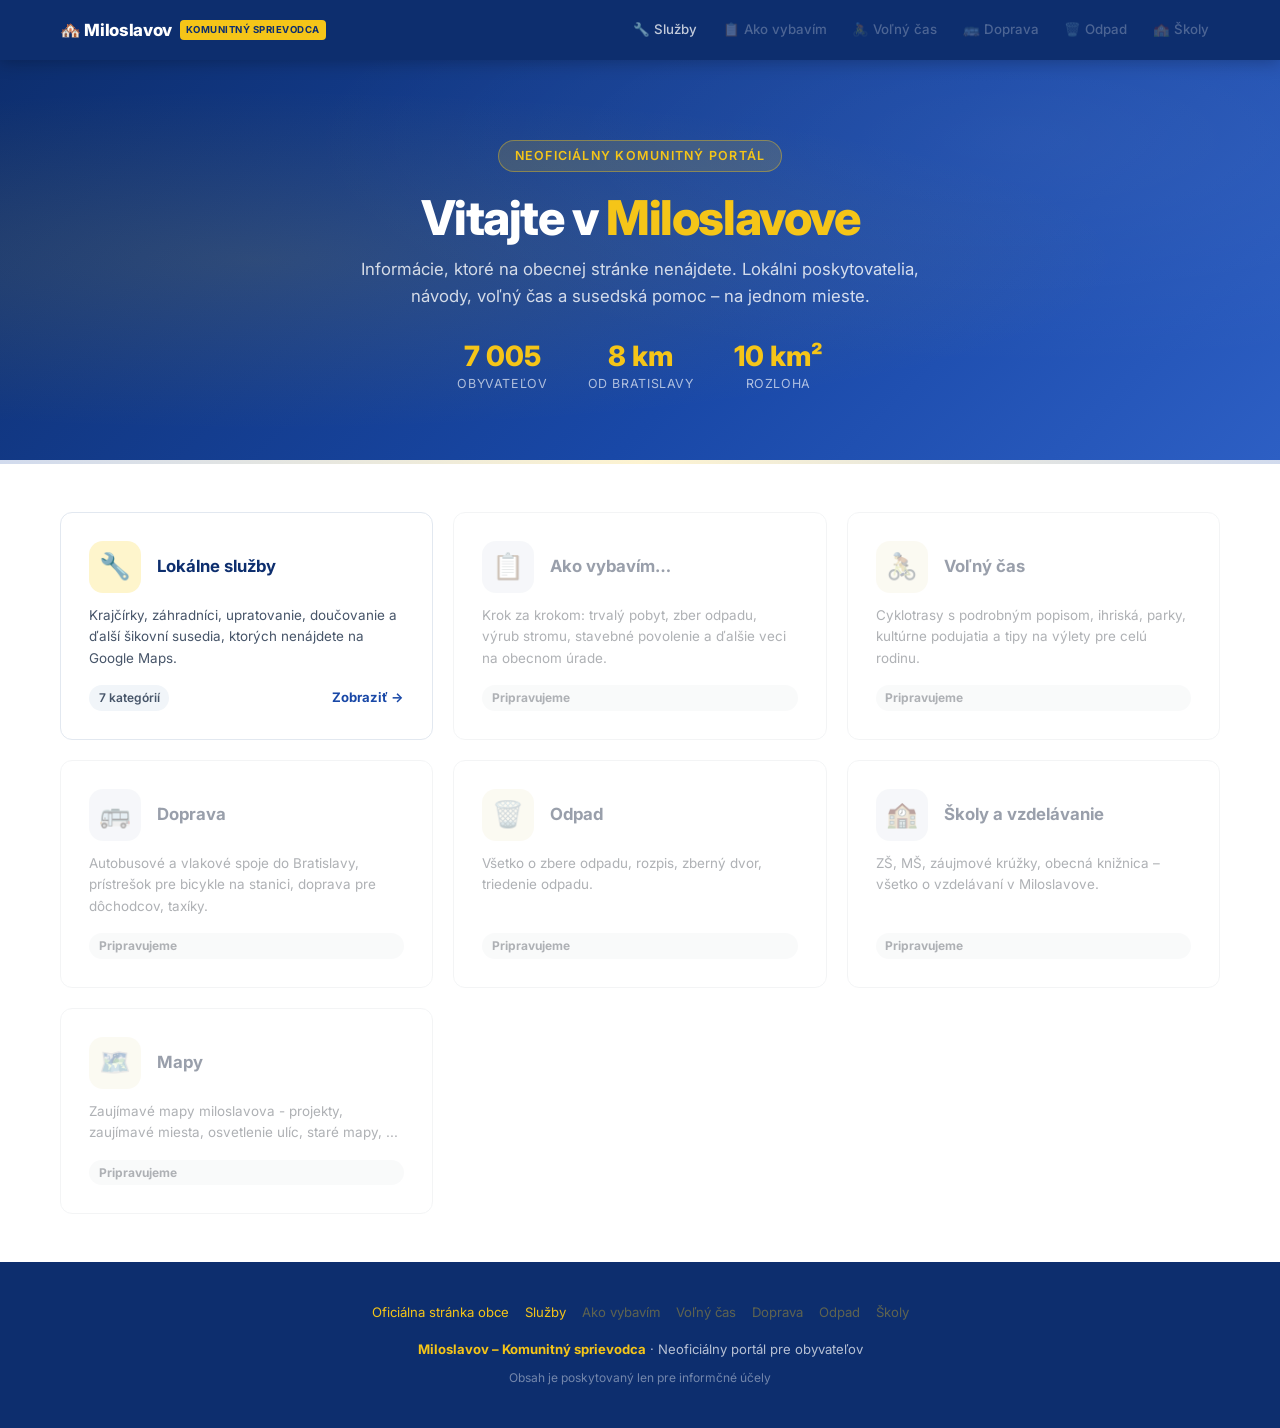
==== index.html @ 595dd6c3 "feat: Pridaná úvodná stránka, stránka služieb s prvými prevádzkami, modelová stránka projektu" ====
<!DOCTYPE html>
<html lang="sk">
<head>
  <meta charset="UTF-8" />
  <meta name="viewport" content="width=device-width, initial-scale=1.0" />
  <title>Miloslavov – Komunitný sprievodca</title>
  <meta name="description" content="Neoficiálny informačný portál pre obyvateľov obce Miloslavov." />
  <link rel="preconnect" href="https://fonts.googleapis.com" />
  <link rel="preconnect" href="https://fonts.gstatic.com" crossorigin />
  <link href="https://fonts.googleapis.com/css2?family=Inter:wght@400;500;600;700;800&display=swap" rel="stylesheet" />
  <link rel="stylesheet" href="assets/style.css" />
</head>
<body>
<script src="assets/nav.js"></script>
<header class="hero">
  <div class="hero-content">
    <div class="hero-label">Neoficiálny komunitný portál</div>
    <h1>Vitajte v <span>Miloslavove</span></h1>
    <p>Informácie, ktoré na obecnej stránke nenájdete. Lokálni poskytovatelia, návody, voľný čas a susedská pomoc – na jednom mieste.</p>
    <div class="hero-stats">
      <div class="hero-stat"><span class="num">7 005</span><span class="lbl">obyvateľov</span></div>
      <div class="hero-stat"><span class="num">8 km</span><span class="lbl">od Bratislavy</span></div>
      <div class="hero-stat"><span class="num">10 km²</span><span class="lbl">rozloha</span></div>
    </div>
  </div>
</header>
<div class="colored-divider"></div>
<main class="page-wrapper">
  <div class="hub-grid">
    <a href="sluzby/" class="hub-card">
      <div class="hub-card-top"><div class="hub-emoji yellow">🔧</div><h3>Lokálne služby</h3></div>
      <p>Krajčírky, záhradníci, upratovanie, doučovanie a ďalší šikovní susedia, ktorých nenájdete na Google Maps.</p>
      <div class="hub-card-footer"><span class="hub-count">7 kategórií</span><span class="hub-arrow">Zobraziť →</span></div>
    </a>
    <a href="ako-vybavim/" class="hub-card disabled">
      <div class="hub-card-top"><div class="hub-emoji">📋</div><h3>Ako vybavím…</h3></div>
      <p>Krok za krokom: trvalý pobyt, zber odpadu, výrub stromu, stavebné povolenie a ďalšie veci na obecnom úrade.</p>
      <div class="hub-coming-soon">Pripravujeme</div>
    </a>
    <a href="volny-cas/" class="hub-card disabled">
      <div class="hub-card-top"><div class="hub-emoji yellow">🚴</div><h3>Voľný čas</h3></div>
      <p>Cyklotrasy s podrobným popisom, ihriská, parky, kultúrne podujatia a tipy na výlety pre celú rodinu.</p>
      <div class="hub-coming-soon">Pripravujeme</div>
    </a>
    <a href="doprava/" class="hub-card disabled">
      <div class="hub-card-top"><div class="hub-emoji">🚌</div><h3>Doprava</h3></div>
      <p>Autobusové a vlakové spoje do Bratislavy, prístrešok pre bicykle na stanici, doprava pre dôchodcov, taxíky.</p>
      <div class="hub-coming-soon">Pripravujeme</div>
    </a>
    <a href="odpad/" class="hub-card disabled">
      <div class="hub-card-top"><div class="hub-emoji yellow">🗑️</div><h3>Odpad</h3></div>
      <p>Všetko o zbere odpadu, rozpis, zberný dvor, triedenie odpadu.</p>
      <div class="hub-coming-soon">Pripravujeme</div>
    </a>
    <a href="skoly/" class="hub-card disabled">
      <div class="hub-card-top"><div class="hub-emoji">🏫</div><h3>Školy a vzdelávanie</h3></div>
      <p>ZŠ, MŠ, záujmové krúžky, obecná knižnica – všetko o vzdelávaní v Miloslavove.</p>
      <div class="hub-coming-soon">Pripravujeme</div>
    </a>
    <a href="mapy/" class="hub-card disabled">
      <div class="hub-card-top"><div class="hub-emoji yellow">🗺️</div><h3>Mapy</h3></div>
      <p>Zaujímavé mapy miloslavova - projekty, zaujímavé miesta, osvetlenie ulíc, staré mapy, ...</p>
      <div class="hub-coming-soon">Pripravujeme</div>
    </a>
  </div>
</main>
<footer>
  <div class="footer-links">
    <a href="https://www.miloslavov.sk" target="_blank" rel="noopener">Oficiálna stránka obce</a>
    <a href="sluzby/">Služby</a>
    <a href="ako-vybavim/" class="disabled">Ako vybavím</a>
    <a href="volny-cas/" class="disabled">Voľný čas</a>
    <a href="doprava/" class="disabled">Doprava</a>
    <a href="odpad/" class="disabled">Odpad</a>
    <a href="skoly/" class="disabled">Školy</a>
  </div>
  <p><strong>Miloslavov – Komunitný sprievodca</strong> · Neoficiálny portál pre obyvateľov</p>
  <p style="margin-top:0.5rem;font-size:0.75rem;opacity:0.6;">Obsah je poskytovaný len pre informčné účely</p>
</footer>
</body>
</html>
---- assets/style.css ----
/* ===================== PREMENNÉ / FARBY ===================== */
:root {
  --blue:        #1948A7;
  --blue-dark:   #0D2E6E;
  --blue-light:  #E8F0FC;
  --blue-mid:    #2D5FC4;
  --yellow:      #F5C518;
  --yellow-dark: #D4A900;
  --yellow-light:#FEF5CC;
  --white:       #FFFFFF;
  --gray-50:     #F8FAFC;
  --gray-100:    #F1F5F9;
  --gray-200:    #E2E8F0;
  --gray-600:    #475569;
  --gray-700:    #334155;
  --gray-800:    #1E293B;
  --radius:      12px;
  --shadow:      0 4px 24px rgba(25,72,167,0.10);
  --shadow-md:   0 8px 32px rgba(25,72,167,0.16);
  --max-w:       1200px;
}

/* ===================== RESET ===================== */
*, *::before, *::after { box-sizing: border-box; margin: 0; padding: 0; }
html { scroll-behavior: smooth; }
body {
  font-family: 'Inter', system-ui, -apple-system, sans-serif;
  color: var(--gray-800);
  background: var(--white);
  line-height: 1.6;
}
a { color: inherit; text-decoration: none; }
ul { list-style: none; }

/* ===================== NAV ===================== */
.nav-wrapper {
  position: sticky;
  top: 0;
  z-index: 100;
  background: var(--blue-dark);
  box-shadow: 0 2px 16px rgba(0,0,0,0.25);
}
.nav-inner {
  max-width: var(--max-w);
  margin: 0 auto;
  padding: 0 1.25rem;
  display: flex;
  align-items: center;
  gap: 1rem;
  height: 60px;
}
.nav-brand {
  display: flex;
  align-items: center;
  gap: 0.5rem;
  color: var(--white);
  font-weight: 800;
  font-size: 1.05rem;
  letter-spacing: -0.02em;
  white-space: nowrap;
  flex-shrink: 0;
}
.nav-brand .badge {
  background: var(--yellow);
  color: var(--blue-dark);
  font-size: 0.6rem;
  font-weight: 700;
  padding: 2px 6px;
  border-radius: 4px;
  text-transform: uppercase;
  letter-spacing: 0.05em;
}
.nav-sep { flex: 1; }
.nav-links {
  display: flex;
  align-items: center;
  gap: 0.2rem;
  overflow-x: auto;
  scrollbar-width: none;
}
.nav-links::-webkit-scrollbar { display: none; }
.nav-links a {
  color: rgba(255,255,255,0.75);
  font-size: 0.83rem;
  font-weight: 500;
  padding: 0.4rem 0.7rem;
  border-radius: 8px;
  white-space: nowrap;
  transition: background 0.18s, color 0.18s;
}
.nav-links a:hover,
.nav-links a.active {
  background: rgba(255,255,255,0.13);
  color: var(--white);
}
.nav-links a.disabled {
  opacity: 0.35;
  cursor: not-allowed;
  pointer-events: none;
}

/* ===================== BREADCRUMB ===================== */
.breadcrumb-bar {
  background: var(--blue-light);
  border-bottom: 1px solid var(--gray-200);
  padding: 0.5rem 1.25rem;
}
.breadcrumb {
  max-width: var(--max-w);
  margin: 0 auto;
  display: flex;
  align-items: center;
  gap: 0.4rem;
  font-size: 0.8rem;
  color: var(--gray-600);
  flex-wrap: wrap;
}
.breadcrumb a { color: var(--blue); font-weight: 500; }
.breadcrumb a:hover { text-decoration: underline; }
.breadcrumb .sep { color: var(--gray-600); opacity: 0.5; }
.breadcrumb .current { color: var(--gray-800); font-weight: 600; }

/* ===================== HERO ===================== */
.hero {
  background: linear-gradient(135deg, var(--blue-dark) 0%, var(--blue) 60%, var(--blue-mid) 100%);
  color: var(--white);
  padding: 5rem 1.25rem 4rem;
  text-align: center;
  position: relative;
  overflow: hidden;
}
.hero::before {
  content: '';
  position: absolute;
  inset: 0;
  background:
    radial-gradient(ellipse at 20% 50%, rgba(245,197,24,0.12) 0%, transparent 60%),
    radial-gradient(ellipse at 80% 20%, rgba(255,255,255,0.06) 0%, transparent 50%);
}
.hero.compact { padding: 3rem 1.25rem 2.5rem; }
.hero-content { position: relative; max-width: 720px; margin: 0 auto; }
.hero-label {
  display: inline-block;
  background: rgba(245,197,24,0.15);
  border: 1px solid rgba(245,197,24,0.4);
  color: var(--yellow);
  font-size: 0.78rem;
  font-weight: 600;
  letter-spacing: 0.1em;
  text-transform: uppercase;
  padding: 0.3rem 1rem;
  border-radius: 100px;
  margin-bottom: 1.25rem;
}
.hero h1 {
  font-size: clamp(2rem, 5vw, 3rem);
  font-weight: 800;
  letter-spacing: -0.03em;
  line-height: 1.1;
  margin-bottom: 0.75rem;
}
.hero h1 span { color: var(--yellow); }
.hero p {
  font-size: 1.05rem;
  color: rgba(255,255,255,0.8);
  max-width: 560px;
  margin: 0 auto 2rem;
}
.hero-stats {
  display: flex;
  justify-content: center;
  gap: 2.5rem;
  flex-wrap: wrap;
}
.hero-stat .num {
  display: block;
  font-size: 1.75rem;
  font-weight: 800;
  color: var(--yellow);
  line-height: 1;
}
.hero-stat .lbl {
  font-size: 0.78rem;
  color: rgba(255,255,255,0.65);
  text-transform: uppercase;
  letter-spacing: 0.05em;
}

/* ===================== WRAPPER ===================== */
.page-wrapper {
  max-width: var(--max-w);
  margin: 0 auto;
  padding: 3rem 1.25rem;
}
.page-wrapper.tight { padding-top: 2rem; }

/* ===================== SEKCIA ===================== */
.section-header {
  display: flex;
  align-items: flex-start;
  gap: 1rem;
  margin-bottom: 2rem;
}
.section-icon {
  flex-shrink: 0;
  width: 52px;
  height: 52px;
  border-radius: 14px;
  display: flex;
  align-items: center;
  justify-content: center;
  font-size: 1.5rem;
  background: var(--blue);
  color: var(--white);
}
.section-icon.yellow { background: var(--yellow); color: var(--blue-dark); }
.section-icon.green  { background: #1A7A4A; color: var(--white); }
.section-title-group h2 {
  font-size: 1.5rem;
  font-weight: 800;
  letter-spacing: -0.02em;
  color: var(--blue-dark);
  margin-bottom: 0.25rem;
}
.section-title-group p { color: var(--gray-600); font-size: 0.93rem; }

/* ===================== HUB KARTY (index.html) ===================== */
.hub-grid {
  display: grid;
  grid-template-columns: repeat(auto-fill, minmax(320px, 1fr));
  gap: 1.25rem;
}
.hub-card {
  background: var(--white);
  border: 1px solid var(--gray-200);
  border-radius: var(--radius);
  padding: 1.75rem;
  display: flex;
  flex-direction: column;
  gap: 0.75rem;
  transition: box-shadow 0.2s, transform 0.2s, border-color 0.2s;
  text-decoration: none;
  color: inherit;
}
.hub-card:hover {
  box-shadow: var(--shadow-md);
  transform: translateY(-3px);
  border-color: var(--blue);
}
.hub-card-top {
  display: flex;
  align-items: center;
  gap: 1rem;
}
.hub-emoji {
  width: 52px;
  height: 52px;
  border-radius: 14px;
  display: flex;
  align-items: center;
  justify-content: center;
  font-size: 1.6rem;
  flex-shrink: 0;
  background: var(--blue-light);
}
.hub-emoji.yellow { background: var(--yellow-light); }
.hub-emoji.green  { background: #E6F5EE; }
.hub-card h3 { font-size: 1.05rem; font-weight: 700; color: var(--blue-dark); }
.hub-card p  { font-size: 0.84rem; color: var(--gray-600); flex: 1; }
.hub-card-footer {
  display: flex;
  align-items: center;
  justify-content: space-between;
  margin-top: 0.25rem;
}
.hub-count {
  font-size: 0.75rem;
  font-weight: 600;
  color: var(--gray-600);
  background: var(--gray-100);
  padding: 0.2rem 0.6rem;
  border-radius: 100px;
}
.hub-arrow {
  font-size: 0.82rem;
  font-weight: 700;
  color: var(--blue);
  display: flex;
  align-items: center;
  gap: 0.25rem;
  transition: gap 0.18s;
}
.hub-card:hover .hub-arrow { gap: 0.5rem; }

/* ── DISABLED HUB KARTA ── */
.hub-card.disabled {
  opacity: 0.45;
  filter: grayscale(0.6);
  cursor: not-allowed;
  pointer-events: none;
}
.hub-card.disabled .hub-arrow { display: none; }
.hub-coming-soon {
  margin-top: 0.25rem;
  display: inline-flex;
  align-items: center;
  font-size: 0.75rem;
  font-weight: 700;
  color: var(--gray-600);
  background: var(--gray-100);
  padding: 0.2rem 0.6rem;
  border-radius: 100px;
}

/* ===================== SERVICE KARTY ===================== */
.services-grid {
  display: grid;
  grid-template-columns: repeat(auto-fill, minmax(280px, 1fr));
  gap: 1.25rem;
}
.service-card {
  background: var(--white);
  border: 1px solid var(--gray-200);
  border-radius: var(--radius);
  padding: 1.25rem 1.5rem;
  transition: box-shadow 0.2s, transform 0.2s, border-color 0.2s;
}
.service-card:hover {
  box-shadow: var(--shadow-md);
  transform: translateY(-2px);
  border-color: var(--blue);
}
.service-cat-label {
  display: inline-flex;
  align-items: center;
  gap: 0.35rem;
  font-size: 0.7rem;
  font-weight: 700;
  text-transform: uppercase;
  letter-spacing: 0.08em;
  color: var(--blue);
  background: var(--blue-light);
  padding: 0.2rem 0.6rem;
  border-radius: 100px;
  margin-bottom: 0.75rem;
}
.service-card h3 { font-size: 1rem; font-weight: 700; margin-bottom: 0.3rem; color: var(--gray-800); }
.service-card .desc { font-size: 0.85rem; color: var(--gray-600); margin-bottom: 0.75rem; }
.contact-list { display: flex; flex-direction: column; gap: 0.3rem; }
.contact-item {
  display: flex;
  align-items: center;
  gap: 0.5rem;
  font-size: 0.82rem;
  color: var(--gray-700);
}
.contact-item .icon {
  width: 20px;
  height: 20px;
  background: var(--yellow-light);
  border-radius: 5px;
  display: flex;
  align-items: center;
  justify-content: center;
  font-size: 0.75rem;
  flex-shrink: 0;
}
.contact-item a { color: var(--blue); text-decoration: none; }
.contact-item a:hover { text-decoration: underline; }
.map-links {
  display: flex;
  gap: 0.5rem;
  margin-top: 0.85rem;
  flex-wrap: wrap;
}
.map-btn {
  display: inline-flex;
  align-items: center;
  gap: 0.35rem;
  font-size: 0.75rem;
  font-weight: 600;
  padding: 0.25rem 0.65rem;
  border-radius: 100px;
  border: 1px solid var(--gray-200);
  background: var(--white);
  color: var(--gray-700);
  text-decoration: none;
  transition: border-color 0.15s, background 0.15s;
}
.map-btn:hover { border-color: var(--blue); background: var(--blue-light); color: var(--blue); }
.map-btn-icon { width: 14px; height: 14px; object-fit: contain; }
.add-service-card {
  background: none;
  border: 2px dashed var(--gray-200);
  border-radius: var(--radius);
  padding: 1.25rem 1.5rem;
  display: flex;
  flex-direction: column;
  align-items: center;
  justify-content: center;
  gap: 0.5rem;
  color: var(--gray-600);
  font-size: 0.85rem;
  text-align: center;
  min-height: 140px;
  transition: border-color 0.2s, color 0.2s;
  cursor: pointer;
}
.add-service-card:hover { border-color: var(--blue); color: var(--blue); }
.add-service-card .plus { font-size: 1.5rem; line-height: 1; font-weight: 300; }

/* ===================== HOW-TO ===================== */
.howto-list { display: flex; flex-direction: column; gap: 1rem; }
.howto-item {
  background: var(--white);
  border: 1px solid var(--gray-200);
  border-left: 4px solid var(--blue);
  border-radius: var(--radius);
  padding: 1.25rem 1.5rem;
  display: flex;
  gap: 1rem;
  align-items: flex-start;
  transition: box-shadow 0.2s;
}
.howto-item:hover { box-shadow: var(--shadow); }
.howto-num {
  flex-shrink: 0;
  width: 32px;
  height: 32px;
  background: var(--blue);
  color: var(--white);
  font-weight: 800;
  font-size: 0.85rem;
  border-radius: 8px;
  display: flex;
  align-items: center;
  justify-content: center;
}
.howto-content h3 { font-size: 0.95rem; font-weight: 700; margin-bottom: 0.25rem; color: var(--blue-dark); }
.howto-content p  { font-size: 0.82rem; color: var(--gray-600); margin-bottom: 0.5rem; }
.howto-tags { display: flex; flex-wrap: wrap; gap: 0.35rem; }

/* ===================== TAGY ===================== */
.tag {
  font-size: 0.7rem;
  font-weight: 600;
  padding: 0.15rem 0.55rem;
  border-radius: 100px;
  background: var(--blue-light);
  color: var(--blue);
}
.tag.yellow { background: var(--yellow-light); color: var(--yellow-dark); }
.tag.green  { background: #E6F5EE; color: #1A7A4A; }
.tag.gray   { background: var(--gray-100); color: var(--gray-700); }

/* ===================== TRASY (cyklotrasy) ===================== */
.route-list { display: flex; flex-direction: column; gap: 1.5rem; }
.route-card {
  background: var(--white);
  border: 1px solid var(--gray-200);
  border-radius: var(--radius);
  overflow: hidden;
  transition: box-shadow 0.2s;
}
.route-card:hover { box-shadow: var(--shadow-md); }
.route-header {
  display: flex;
  align-items: center;
  justify-content: space-between;
  padding: 1.25rem 1.5rem;
  border-bottom: 1px solid var(--gray-200);
  gap: 1rem;
  flex-wrap: wrap;
}
.route-title-area { display: flex; align-items: center; gap: 0.75rem; }
.route-num {
  width: 36px;
  height: 36px;
  background: var(--blue);
  color: var(--white);
  font-weight: 800;
  font-size: 0.9rem;
  border-radius: 9px;
  display: flex;
  align-items: center;
  justify-content: center;
  flex-shrink: 0;
}
.route-name { font-size: 1.05rem; font-weight: 700; color: var(--blue-dark); }
.route-meta {
  display: flex;
  gap: 0.75rem;
  flex-wrap: wrap;
}
.route-badge {
  display: flex;
  align-items: center;
  gap: 0.3rem;
  font-size: 0.78rem;
  font-weight: 600;
  padding: 0.25rem 0.7rem;
  border-radius: 100px;
  background: var(--gray-100);
  color: var(--gray-700);
}
.route-badge.easy   { background: #E6F5EE; color: #1A7A4A; }
.route-badge.medium { background: var(--yellow-light); color: var(--yellow-dark); }
.route-badge.hard   { background: #FEECEC; color: #C0392B; }
.route-body { padding: 1.25rem 1.5rem; }
.route-body p { font-size: 0.88rem; color: var(--gray-700); margin-bottom: 1rem; line-height: 1.7; }
.route-points { display: flex; flex-direction: column; gap: 0; margin-bottom: 1rem; }
.route-point {
  display: flex;
  align-items: flex-start;
  gap: 0.75rem;
  padding: 0.5rem 0;
  border-bottom: 1px solid var(--gray-100);
  font-size: 0.83rem;
  color: var(--gray-700);
}
.route-point:last-child { border-bottom: none; }
.route-dot {
  width: 20px;
  height: 20px;
  border-radius: 50%;
  background: var(--blue);
  border: 3px solid var(--blue-light);
  flex-shrink: 0;
  margin-top: 0.1rem;
}
.route-dot.start { background: #1A7A4A; border-color: #E6F5EE; }
.route-dot.end   { background: var(--yellow-dark); border-color: var(--yellow-light); }
.route-footer {
  padding: 0.75rem 1.5rem;
  background: var(--gray-50);
  border-top: 1px solid var(--gray-200);
  display: flex;
  gap: 0.75rem;
  flex-wrap: wrap;
  align-items: center;
}

/* ===================== LINK BTN ===================== */
.link-btn {
  display: inline-flex;
  align-items: center;
  gap: 0.35rem;
  font-size: 0.82rem;
  font-weight: 600;
  color: var(--blue);
  padding: 0.35rem 0.9rem;
  border: 1.5px solid var(--blue);
  border-radius: 8px;
  transition: background 0.18s, color 0.18s;
}
.link-btn:hover { background: var(--blue); color: var(--white); }
.link-btn.secondary {
  color: var(--gray-700);
  border-color: var(--gray-200);
}
.link-btn.secondary:hover { background: var(--gray-100); color: var(--gray-800); }

/* ===================== DISCLAIMER ===================== */
.disclaimer {
  background: var(--yellow-light);
  border: 1px solid var(--yellow-dark);
  border-radius: var(--radius);
  padding: 1rem 1.5rem;
  display: flex;
  gap: 0.75rem;
  align-items: flex-start;
  font-size: 0.82rem;
  color: var(--gray-700);
  margin-bottom: 2rem;
}
.disclaimer-icon { font-size: 1.1rem; flex-shrink: 0; margin-top: 0.1rem; }

/* ===================== DIVIDER ===================== */
.section-divider {
  height: 1px;
  background: var(--gray-200);
  margin: 0;
}
.colored-divider {
  height: 4px;
  background: linear-gradient(90deg, var(--blue) 0%, var(--yellow) 50%, var(--blue) 100%);
  opacity: 0.2;
}

/* ===================== FOOTER ===================== */
footer {
  background: var(--blue-dark);
  color: rgba(255,255,255,0.7);
  padding: 2.5rem 1.25rem;
  text-align: center;
  font-size: 0.82rem;
}
footer strong { color: var(--yellow); }
footer a { color: var(--yellow); }
footer a:hover { text-decoration: underline; }
footer a.disabled {
  opacity: 0.35;
  cursor: not-allowed;
  pointer-events: none;
  text-decoration: none;
}
.footer-links {
  display: flex;
  justify-content: center;
  flex-wrap: wrap;
  gap: 1rem;
  margin-bottom: 1rem;
}

/* ===================== FILTER LIŠTA ===================== */
.filter-wrapper {
  background: var(--white);
  border-bottom: 1px solid var(--gray-200);
  position: sticky;
  top: 60px;
  z-index: 90;
  box-shadow: 0 2px 8px rgba(0,0,0,0.06);
}
.filter-inner {
  max-width: var(--max-w);
  margin: 0 auto;
  padding: 0.6rem 1.25rem;
  display: flex;
  gap: 0.4rem;
  overflow-x: auto;
  scrollbar-width: none;
  align-items: center;
}
.filter-inner::-webkit-scrollbar { display: none; }
.filter-label {
  font-size: 0.75rem;
  font-weight: 700;
  color: var(--gray-600);
  white-space: nowrap;
  text-transform: uppercase;
  letter-spacing: 0.06em;
  margin-right: 0.25rem;
  flex-shrink: 0;
}
.cat-btn {
  display: flex;
  align-items: center;
  gap: 0.3rem;
  font-family: inherit;
  font-size: 0.82rem;
  font-weight: 600;
  color: var(--gray-700);
  background: var(--gray-100);
  border: 1.5px solid transparent;
  border-radius: 100px;
  padding: 0.35rem 0.9rem;
  cursor: pointer;
  white-space: nowrap;
  transition: background 0.16s, color 0.16s, border-color 0.16s;
}
.cat-btn:hover { background: var(--blue-light); color: var(--blue); }
.cat-btn.active { background: var(--blue); color: var(--white); border-color: var(--blue); }
.cat-btn .cat-count {
  background: rgba(255,255,255,0.25);
  border-radius: 100px;
  padding: 0 5px;
  font-size: 0.7rem;
  font-weight: 700;
  min-width: 18px;
  text-align: center;
}
.cat-btn:not(.active) .cat-count { background: var(--gray-200); color: var(--gray-600); }

/* ===================== SEKCIE KATEGÓRIÍ (sluzby) ===================== */
.cat-section { margin-bottom: 3rem; }
.cat-section-header {
  display: flex;
  align-items: center;
  gap: 0.75rem;
  margin-bottom: 1.25rem;
  padding-bottom: 0.75rem;
  border-bottom: 2px solid var(--gray-200);
}
.cat-section-icon {
  width: 40px;
  height: 40px;
  border-radius: 10px;
  background: var(--blue-light);
  display: flex;
  align-items: center;
  justify-content: center;
  font-size: 1.2rem;
  flex-shrink: 0;
}
.cat-section-header h2 { font-size: 1.15rem; font-weight: 800; color: var(--blue-dark); margin: 0; }
.cat-section-header .cat-tag {
  margin-left: auto;
  font-size: 0.72rem;
  font-weight: 600;
  color: var(--gray-600);
  background: var(--gray-100);
  padding: 0.2rem 0.6rem;
  border-radius: 100px;
  white-space: nowrap;
}
.cat-section.hidden { display: none; }
.service-card.hidden,
.add-service-card.hidden { display: none; }

/* ── PRÁZDNY STAV ── */
.empty-state { display: none; text-align: center; padding: 3rem 1rem; color: var(--gray-600); }
.empty-state .big { font-size: 2.5rem; margin-bottom: 0.5rem; }
.empty-state p { font-size: 0.9rem; }

/* ── MAPY BANNER ── */
.maps-banner {
  background: var(--blue-light);
  border: 1px solid rgba(25,72,167,0.2);
  border-radius: var(--radius);
  padding: 1.1rem 1.5rem;
  display: flex;
  gap: 1rem;
  align-items: flex-start;
  margin-bottom: 2rem;
  flex-wrap: wrap;
}
.maps-banner-text { flex: 1; min-width: 200px; }
.maps-banner-text strong { color: var(--blue-dark); font-size: 0.9rem; display: block; margin-bottom: 0.2rem; }
.maps-banner-text p { font-size: 0.8rem; color: var(--gray-700); margin: 0; }
.maps-banner-links { display: flex; gap: 0.5rem; flex-wrap: wrap; align-items: center; }
.map-link-btn {
  display: inline-flex;
  align-items: center;
  gap: 0.35rem;
  font-size: 0.8rem;
  font-weight: 700;
  padding: 0.45rem 1rem;
  border-radius: 8px;
  transition: opacity 0.18s;
  white-space: nowrap;
}
.map-link-btn:hover { opacity: 0.85; }
.map-link-btn.mapy { background: #E3001B; color: var(--white); }
.map-link-btn.google { background: var(--white); color: var(--gray-800); border: 1.5px solid var(--gray-200); }

/* ===================== GUIDE KARTY (ako-vybavim) ===================== */
.guide-list { display: flex; flex-direction: column; gap: 1rem; }
.guide-card {
  background: var(--white);
  border: 1px solid var(--gray-200);
  border-left: 4px solid var(--blue);
  border-radius: var(--radius);
  overflow: hidden;
  transition: box-shadow 0.2s;
}
.guide-card.yellow { border-left-color: var(--yellow-dark); }
.guide-card.green  { border-left-color: #1A7A4A; }
.guide-card.hidden { display: none; }
.guide-card:hover  { box-shadow: var(--shadow); }
.guide-header {
  display: flex;
  align-items: center;
  gap: 1rem;
  padding: 1.1rem 1.5rem;
  cursor: pointer;
  user-select: none;
}
.guide-icon {
  width: 44px;
  height: 44px;
  border-radius: 12px;
  background: var(--blue-light);
  display: flex;
  align-items: center;
  justify-content: center;
  font-size: 1.4rem;
  flex-shrink: 0;
}
.guide-card.yellow .guide-icon { background: var(--yellow-light); }
.guide-card.green  .guide-icon { background: #E6F5EE; }
.guide-header-text { flex: 1; }
.guide-header-text h2 { font-size: 1rem; font-weight: 700; color: var(--blue-dark); margin-bottom: 0.15rem; }
.guide-header-meta { display: flex; gap: 0.5rem; align-items: center; flex-wrap: wrap; }
.guide-time {
  font-size: 0.72rem;
  font-weight: 600;
  color: var(--gray-600);
  background: var(--gray-100);
  padding: 0.15rem 0.55rem;
  border-radius: 100px;
}
.guide-toggle { font-size: 1.2rem; color: var(--gray-600); transition: transform 0.25s; flex-shrink: 0; }
.guide-card.open .guide-toggle { transform: rotate(180deg); }
.guide-body {
  display: none;
  padding: 0 1.5rem 1.5rem;
  border-top: 1px solid var(--gray-100);
}
.guide-card.open .guide-body { display: block; }

/* ── KROKY ── */
.steps-list { display: flex; flex-direction: column; gap: 0; margin: 1rem 0; }
.step-item {
  display: flex;
  gap: 1rem;
  align-items: flex-start;
  padding: 0.85rem 0;
  border-bottom: 1px solid var(--gray-100);
}
.step-item:last-child { border-bottom: none; }
.step-num {
  flex-shrink: 0;
  width: 28px;
  height: 28px;
  background: var(--blue);
  color: var(--white);
  font-weight: 800;
  font-size: 0.78rem;
  border-radius: 8px;
  display: flex;
  align-items: center;
  justify-content: center;
  margin-top: 0.1rem;
}
.guide-card.yellow .step-num { background: var(--yellow-dark); }
.guide-card.green  .step-num { background: #1A7A4A; }
.step-content strong { font-size: 0.9rem; color: var(--gray-800); display: block; margin-bottom: 0.15rem; }
.step-content p { font-size: 0.82rem; color: var(--gray-600); margin: 0; }
.step-content a { color: var(--blue); text-decoration: underline; }

/* ── ZOZNAM DOKLADOV ── */
.doc-box {
  background: var(--gray-50);
  border: 1px solid var(--gray-200);
  border-radius: 8px;
  padding: 0.85rem 1.1rem;
  margin-top: 1rem;
}
.doc-box + .doc-box { margin-top: 0.5rem; }
.doc-box-title {
  font-size: 0.78rem;
  font-weight: 700;
  text-transform: uppercase;
  letter-spacing: 0.06em;
  color: var(--gray-600);
  margin-bottom: 0.6rem;
}
.doc-list { display: flex; flex-direction: column; gap: 0.3rem; }
.doc-item {
  display: flex;
  align-items: flex-start;
  gap: 0.5rem;
  font-size: 0.82rem;
  color: var(--gray-700);
}
.doc-item::before { content: '✓'; color: #1A7A4A; font-weight: 700; flex-shrink: 0; line-height: 1.5; }

/* ── INFO BOX ── */
.info-box {
  background: var(--blue-light);
  border: 1px solid rgba(25,72,167,0.2);
  border-radius: 8px;
  padding: 0.75rem 1rem;
  margin-top: 0.75rem;
  font-size: 0.82rem;
  color: var(--gray-700);
  display: flex;
  gap: 0.5rem;
  align-items: flex-start;
}
.info-box.yellow { background: var(--yellow-light); border-color: rgba(212,169,0,0.3); }

/* ── OBECNÝ ÚRAD KONTAKT ── */
.office-card {
  background: var(--blue-dark);
  color: var(--white);
  border-radius: var(--radius);
  padding: 1.5rem;
  display: flex;
  gap: 1.5rem;
  align-items: flex-start;
  flex-wrap: wrap;
  margin-bottom: 2rem;
}
.office-card h3 { font-size: 1rem; font-weight: 700; margin-bottom: 0.6rem; color: var(--yellow); }
.office-info { flex: 1; min-width: 200px; }
.office-item {
  display: flex;
  align-items: center;
  gap: 0.5rem;
  font-size: 0.83rem;
  color: rgba(255,255,255,0.8);
  margin-bottom: 0.35rem;
}
.office-item strong { color: var(--white); }

/* ===================== RESPONSIVE ===================== */
@media (max-width: 640px) {
  .hero { padding: 3.5rem 1rem 3rem; }
  .hero-stats { gap: 1.5rem; }
  .nav-brand .badge { display: none; }
  .page-wrapper { padding: 2rem 1rem; }
  .hub-grid { grid-template-columns: 1fr; }
  .route-header { flex-direction: column; align-items: flex-start; }
}
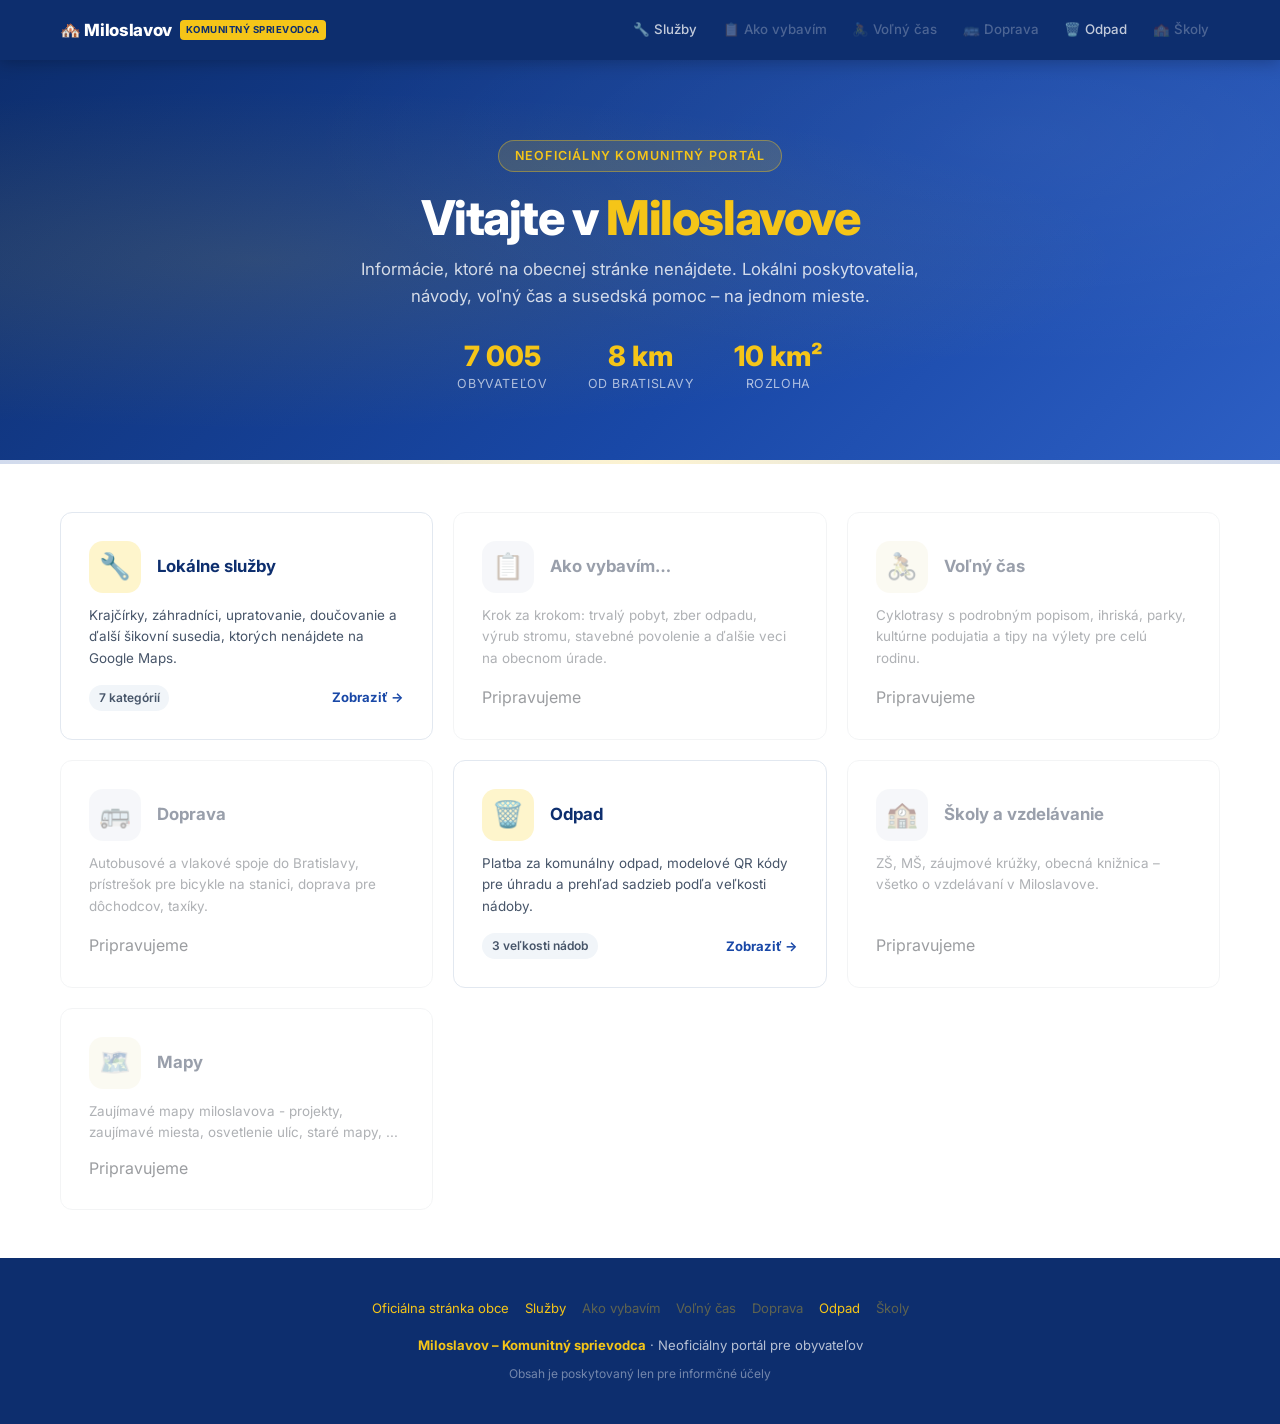
==== commit 9a480436: "feature: Pridaný generátor QR kodov pre odpad" ====
--- a/index.html
+++ b/index.html
@@ -47,10 +47,10 @@
       <p>Autobusové a vlakové spoje do Bratislavy, prístrešok pre bicykle na stanici, doprava pre dôchodcov, taxíky.</p>
       <div class="hub-coming-soon">Pripravujeme</div>
     </a>
-    <a href="odpad/" class="hub-card disabled">
+    <a href="odpad/" class="hub-card">
       <div class="hub-card-top"><div class="hub-emoji yellow">🗑️</div><h3>Odpad</h3></div>
-      <p>Všetko o zbere odpadu, rozpis, zberný dvor, triedenie odpadu.</p>
-      <div class="hub-coming-soon">Pripravujeme</div>
+      <p>Platba za komunálny odpad, modelové QR kódy pre úhradu a prehľad sadzieb podľa veľkosti nádoby.</p>
+      <div class="hub-card-footer"><span class="hub-count">3 veľkosti nádob</span><span class="hub-arrow">Zobraziť →</span></div>
     </a>
     <a href="skoly/" class="hub-card disabled">
       <div class="hub-card-top"><div class="hub-emoji">🏫</div><h3>Školy a vzdelávanie</h3></div>
@@ -71,7 +71,7 @@
     <a href="ako-vybavim/" class="disabled">Ako vybavím</a>
     <a href="volny-cas/" class="disabled">Voľný čas</a>
     <a href="doprava/" class="disabled">Doprava</a>
-    <a href="odpad/" class="disabled">Odpad</a>
+    <a href="odpad/">Odpad</a>
     <a href="skoly/" class="disabled">Školy</a>
   </div>
   <p><strong>Miloslavov – Komunitný sprievodca</strong> · Neoficiálny portál pre obyvateľov</p>
--- a/assets/style.css
+++ b/assets/style.css
@@ -300,17 +300,6 @@
   pointer-events: none;
 }
 .hub-card.disabled .hub-arrow { display: none; }
-.hub-coming-soon {
-  margin-top: 0.25rem;
-  display: inline-flex;
-  align-items: center;
-  font-size: 0.75rem;
-  font-weight: 700;
-  color: var(--gray-600);
-  background: var(--gray-100);
-  padding: 0.2rem 0.6rem;
-  border-radius: 100px;
-}
 
 /* ===================== SERVICE KARTY ===================== */
 .services-grid {
@@ -365,30 +354,6 @@
   font-size: 0.75rem;
   flex-shrink: 0;
 }
-.contact-item a { color: var(--blue); text-decoration: none; }
-.contact-item a:hover { text-decoration: underline; }
-.map-links {
-  display: flex;
-  gap: 0.5rem;
-  margin-top: 0.85rem;
-  flex-wrap: wrap;
-}
-.map-btn {
-  display: inline-flex;
-  align-items: center;
-  gap: 0.35rem;
-  font-size: 0.75rem;
-  font-weight: 600;
-  padding: 0.25rem 0.65rem;
-  border-radius: 100px;
-  border: 1px solid var(--gray-200);
-  background: var(--white);
-  color: var(--gray-700);
-  text-decoration: none;
-  transition: border-color 0.15s, background 0.15s;
-}
-.map-btn:hover { border-color: var(--blue); background: var(--blue-light); color: var(--blue); }
-.map-btn-icon { width: 14px; height: 14px; object-fit: contain; }
 .add-service-card {
   background: none;
   border: 2px dashed var(--gray-200);
@@ -894,6 +859,380 @@
 }
 .office-item strong { color: var(--white); }
 
+/* ===================== PROJEKTY ===================== */
+.project-layout {
+  display: grid;
+  grid-template-columns: 2fr 1fr;
+  gap: 1.25rem;
+  margin-bottom: 2rem;
+}
+.project-main-card {
+  background: var(--white);
+  border: 1px solid var(--gray-200);
+  border-radius: var(--radius);
+  overflow: hidden;
+}
+.project-cover {
+  width: 100%;
+  height: 320px;
+  object-fit: cover;
+  border-bottom: 1px solid var(--gray-200);
+}
+.project-main-content {
+  padding: 1.5rem;
+}
+.project-main-content p {
+  font-size: 0.9rem;
+  color: var(--gray-700);
+  margin-top: 0.85rem;
+}
+.project-side-stack {
+  display: flex;
+  flex-direction: column;
+  gap: 1.25rem;
+}
+.project-section {
+  margin-top: 2.5rem;
+}
+.project-table-wrap {
+  border: 1px solid var(--gray-200);
+  border-radius: var(--radius);
+  overflow: auto;
+  background: var(--white);
+}
+.project-table {
+  width: 100%;
+  border-collapse: collapse;
+  min-width: 760px;
+}
+.project-table th,
+.project-table td {
+  text-align: left;
+  padding: 0.8rem 0.9rem;
+  border-bottom: 1px solid var(--gray-100);
+  font-size: 0.82rem;
+}
+.project-table th {
+  background: var(--gray-50);
+  color: var(--blue-dark);
+  font-weight: 700;
+  white-space: nowrap;
+}
+.project-table tbody tr:hover {
+  background: #FBFDFF;
+}
+
+/* ===================== ODPAD – PLATBA ===================== */
+.waste-grid {
+  display: grid;
+  grid-template-columns: minmax(0, 1.45fr) minmax(320px, 0.95fr);
+  gap: 1.5rem;
+  align-items: start;
+}
+.waste-stack {
+  display: flex;
+  flex-direction: column;
+  gap: 1.5rem;
+}
+.waste-panel {
+  background: var(--white);
+  border: 1px solid var(--gray-200);
+  border-radius: var(--radius);
+  padding: 1.5rem;
+}
+.waste-panel h3 {
+  font-size: 1.1rem;
+  font-weight: 800;
+  color: var(--blue-dark);
+  margin-bottom: 0.35rem;
+}
+.waste-panel-intro {
+  font-size: 0.87rem;
+  color: var(--gray-600);
+  margin-bottom: 1.1rem;
+}
+.waste-highlight-grid {
+  display: grid;
+  grid-template-columns: repeat(auto-fit, minmax(180px, 1fr));
+  gap: 0.9rem;
+}
+.waste-highlight {
+  background: var(--gray-50);
+  border: 1px solid var(--gray-200);
+  border-radius: 10px;
+  padding: 1rem;
+}
+.waste-highlight-label {
+  display: block;
+  font-size: 0.72rem;
+  font-weight: 700;
+  text-transform: uppercase;
+  letter-spacing: 0.06em;
+  color: var(--gray-600);
+  margin-bottom: 0.4rem;
+}
+.waste-highlight strong {
+  display: block;
+  color: var(--gray-800);
+  font-size: 0.96rem;
+  line-height: 1.45;
+}
+.waste-rates-table {
+  width: 100%;
+  border-collapse: collapse;
+}
+.waste-rates-table th,
+.waste-rates-table td {
+  text-align: left;
+  padding: 0.85rem 0.9rem;
+  border-bottom: 1px solid var(--gray-100);
+  font-size: 0.84rem;
+}
+.waste-rates-table th {
+  background: var(--gray-50);
+  color: var(--blue-dark);
+  font-weight: 700;
+}
+.waste-rates-table tbody tr:hover {
+  background: #FBFDFF;
+}
+.waste-form {
+  display: flex;
+  flex-direction: column;
+  gap: 1.1rem;
+}
+.waste-field-grid {
+  display: grid;
+  grid-template-columns: repeat(2, minmax(0, 1fr));
+  gap: 0.9rem;
+}
+.waste-field {
+  display: flex;
+  flex-direction: column;
+  gap: 0.4rem;
+}
+.waste-field.full-width {
+  grid-column: 1 / -1;
+}
+.waste-field label,
+.waste-fieldset legend {
+  font-size: 0.82rem;
+  font-weight: 700;
+  color: var(--gray-700);
+}
+.waste-field input[type="text"] {
+  width: 100%;
+  border: 1px solid var(--gray-200);
+  border-radius: 10px;
+  padding: 0.8rem 0.9rem;
+  font: inherit;
+  color: var(--gray-800);
+  background: var(--white);
+  transition: border-color 0.18s, box-shadow 0.18s;
+}
+.waste-field input[type="text"]:focus {
+  outline: none;
+  border-color: var(--blue);
+  box-shadow: 0 0 0 4px rgba(25,72,167,0.12);
+}
+.waste-fieldset {
+  border: 0;
+  display: flex;
+  flex-direction: column;
+  gap: 0.75rem;
+}
+.waste-cycle-grid {
+  display: grid;
+  grid-template-columns: repeat(2, minmax(0, 1fr));
+  gap: 0.8rem;
+}
+.waste-cycle-option input,
+.waste-bin-option input {
+  position: absolute;
+  opacity: 0;
+  pointer-events: none;
+}
+.waste-cycle-card,
+.waste-bin-card {
+  display: block;
+  border: 1.5px solid var(--gray-200);
+  border-radius: 14px;
+  background: var(--white);
+  cursor: pointer;
+  transition: border-color 0.18s, box-shadow 0.18s, transform 0.18s;
+}
+.waste-cycle-card {
+  padding: 1rem;
+}
+.waste-cycle-card strong,
+.waste-bin-card strong {
+  display: block;
+  color: var(--blue-dark);
+  font-size: 0.95rem;
+  margin-bottom: 0.2rem;
+}
+.waste-cycle-card span {
+  display: block;
+  font-size: 0.8rem;
+  color: var(--gray-600);
+}
+.waste-bin-grid {
+  display: grid;
+  grid-template-columns: repeat(3, minmax(0, 1fr));
+  gap: 0.9rem;
+}
+.waste-bin-card {
+  overflow: hidden;
+  height: 100%;
+}
+.waste-bin-card img {
+  width: 100%;
+  aspect-ratio: 1 / 1;
+  object-fit: cover;
+  border-bottom: 1px solid var(--gray-200);
+}
+.waste-bin-body {
+  padding: 0.9rem;
+}
+.waste-bin-meta {
+  font-size: 0.8rem;
+  color: var(--gray-600);
+  margin-bottom: 0.5rem;
+}
+.waste-bin-price {
+  display: inline-flex;
+  align-items: center;
+  font-size: 0.8rem;
+  font-weight: 700;
+  color: var(--blue);
+  background: var(--blue-light);
+  padding: 0.25rem 0.65rem;
+  border-radius: 999px;
+}
+.waste-cycle-option input:checked + .waste-cycle-card,
+.waste-bin-option input:checked + .waste-bin-card {
+  border-color: var(--blue);
+  box-shadow: 0 8px 24px rgba(25,72,167,0.14);
+  transform: translateY(-1px);
+}
+.waste-checkbox {
+  display: flex;
+  gap: 0.7rem;
+  align-items: flex-start;
+  font-size: 0.83rem;
+  color: var(--gray-700);
+  background: var(--gray-50);
+  border: 1px solid var(--gray-200);
+  border-radius: 12px;
+  padding: 0.95rem 1rem;
+}
+.waste-checkbox input {
+  width: 18px;
+  height: 18px;
+  margin-top: 0.1rem;
+  accent-color: var(--blue);
+  flex-shrink: 0;
+}
+.waste-actions {
+  display: flex;
+  flex-wrap: wrap;
+  gap: 0.75rem;
+  align-items: center;
+}
+.waste-btn {
+  appearance: none;
+  border: 0;
+  border-radius: 10px;
+  padding: 0.9rem 1.25rem;
+  background: var(--blue);
+  color: var(--white);
+  font: inherit;
+  font-size: 0.88rem;
+  font-weight: 700;
+  cursor: pointer;
+  transition: background 0.18s, transform 0.18s;
+}
+.waste-btn:hover {
+  background: var(--blue-dark);
+  transform: translateY(-1px);
+}
+.waste-actions small {
+  font-size: 0.76rem;
+  color: var(--gray-600);
+}
+.waste-summary {
+  display: none;
+}
+.waste-summary.visible {
+  display: block;
+}
+.waste-summary-box {
+  display: grid;
+  gap: 1rem;
+}
+.waste-summary-card {
+  background: var(--gray-50);
+  border: 1px solid var(--gray-200);
+  border-radius: 12px;
+  padding: 1rem;
+}
+.waste-summary-card h4 {
+  font-size: 0.84rem;
+  font-weight: 800;
+  text-transform: uppercase;
+  letter-spacing: 0.06em;
+  color: var(--gray-600);
+  margin-bottom: 0.75rem;
+}
+.waste-summary-list {
+  display: grid;
+  gap: 0.55rem;
+}
+.waste-summary-row {
+  display: flex;
+  justify-content: space-between;
+  gap: 1rem;
+  font-size: 0.84rem;
+  color: var(--gray-700);
+}
+.waste-summary-row strong {
+  color: var(--gray-800);
+  text-align: right;
+}
+.waste-qr-wrap {
+  display: grid;
+  justify-items: center;
+  gap: 0.9rem;
+  text-align: center;
+}
+.waste-qr-code {
+  width: 100%;
+  max-width: 360px;
+  min-height: 360px;
+  display: grid;
+  place-items: center;
+  background: var(--white);
+  border: 1px solid var(--gray-200);
+  border-radius: 14px;
+  padding: 1rem;
+}
+.waste-qr-code img,
+.waste-qr-code canvas,
+.waste-qr-code svg {
+  max-width: 100%;
+  height: auto;
+  image-rendering: pixelated;
+  image-rendering: crisp-edges;
+}
+.waste-qr-caption {
+  font-size: 0.8rem;
+  color: var(--gray-600);
+}
+.waste-reminder-note {
+  font-size: 0.8rem;
+  color: #1A7A4A;
+}
+
 /* ===================== RESPONSIVE ===================== */
 @media (max-width: 640px) {
   .hero { padding: 3.5rem 1rem 3rem; }
@@ -902,4 +1241,17 @@
   .page-wrapper { padding: 2rem 1rem; }
   .hub-grid { grid-template-columns: 1fr; }
   .route-header { flex-direction: column; align-items: flex-start; }
-}
+  .project-layout { grid-template-columns: 1fr; }
+  .project-cover { height: 220px; }
+  .waste-field-grid,
+  .waste-cycle-grid,
+  .waste-bin-grid {
+    grid-template-columns: 1fr;
+  }
+}
+
+@media (max-width: 980px) {
+  .waste-grid {
+    grid-template-columns: 1fr;
+  }
+}
